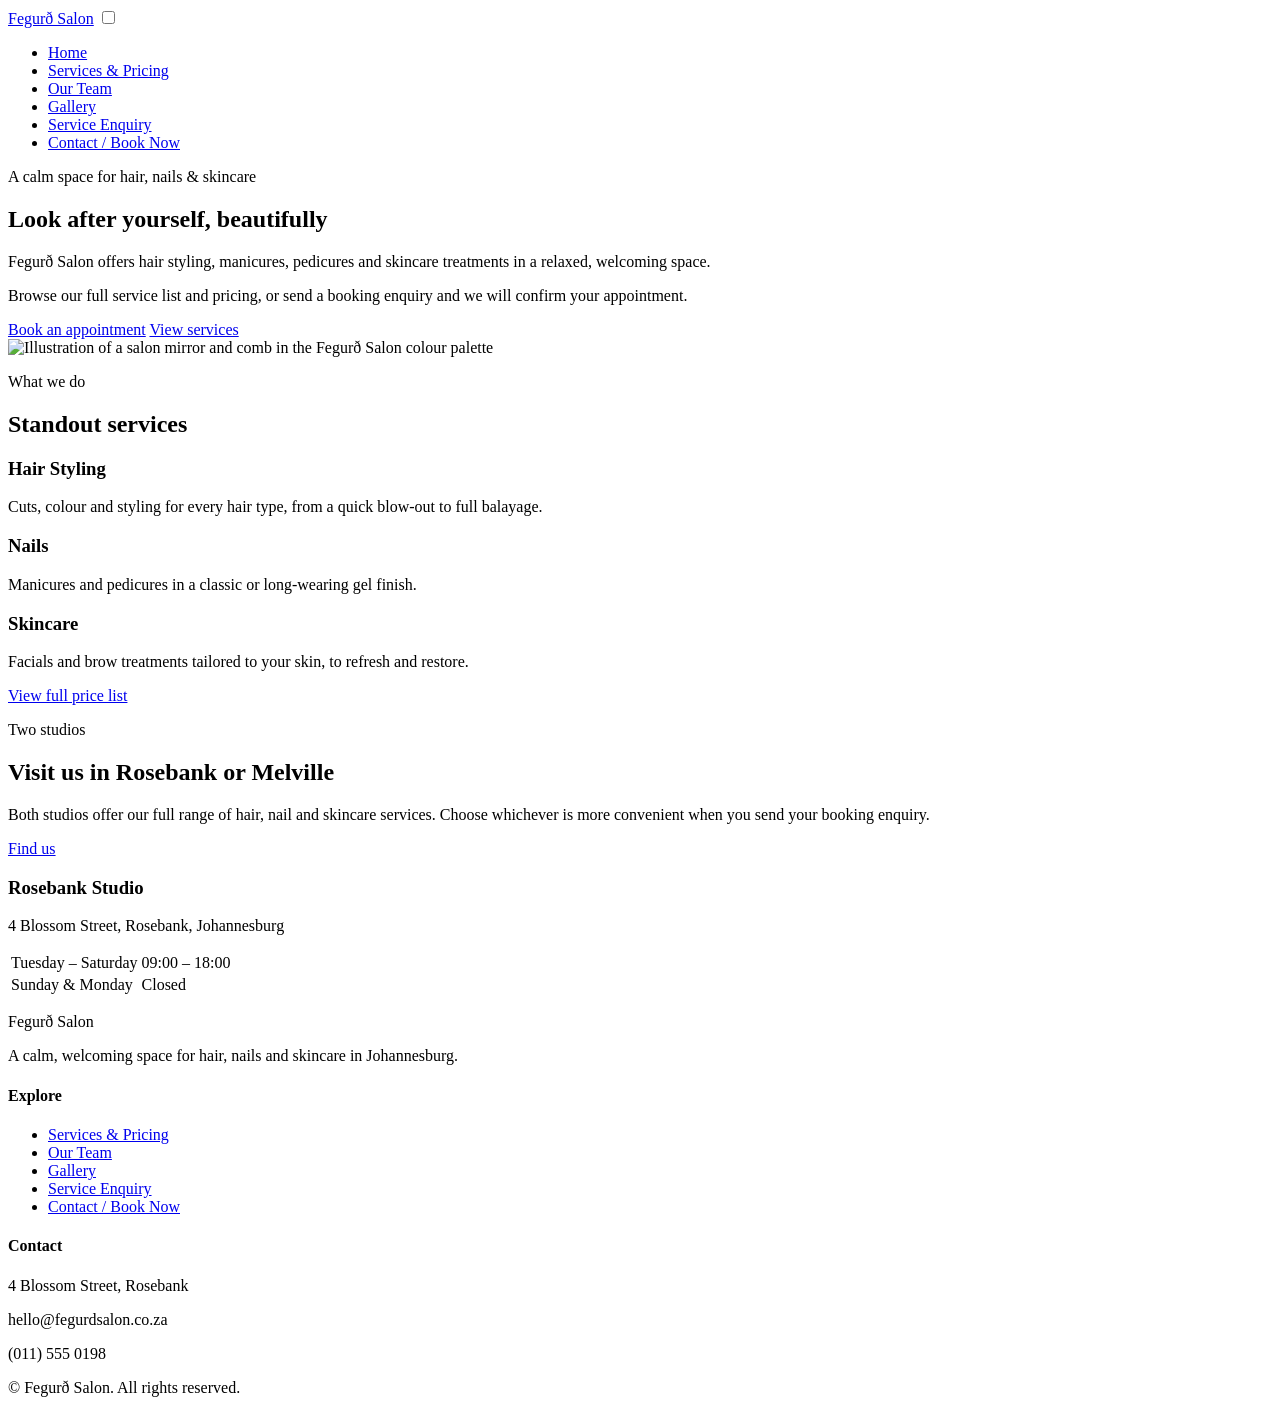
==== index.html @ d6c2451d "Fix website file structure for GitHub Pages deployment Moved the website files to the repository roo" ====
<!DOCTYPE html>
<html lang="en">
<head>
  <meta charset="UTF-8">
  <meta name="viewport" content="width=device-width, initial-scale=1.0">
  <title>Fegur&eth; Salon — Hair, Nails &amp; Skincare in Johannesburg</title>
  <meta name="description" content="Fegurd Salon offers hair styling, manicures, pedicures and skincare treatments at two Johannesburg studios. View services and book an appointment.">
  <link rel="preconnect" href="https://fonts.googleapis.com">
  <link rel="preconnect" href="https://fonts.gstatic.com" crossorigin>
  <link href="https://fonts.googleapis.com/css2?family=Cormorant+Garamond:wght@500;600;700&family=Karla:wght@400;700&display=swap" rel="stylesheet">
 
  <link rel="stylesheet" href="C:\Users\Administrator\Downloads\Feguro-Salon-Part3-Code-Only\fegurd-salon\css\js\styles.css">
</head>
<body>

 
  <header class="site-header">
    <div class="container site-header__inner">
      <a href="index.html" class="logo">Fegur&eth; Salon</a>

      <input type="checkbox" id="nav-toggle" class="nav-toggle">

      <nav class="site-nav" aria-label="Main navigation">
        <ul class="site-nav__list">
          <li><a href="index.html" aria-current="page">Home</a></li>
          <li><a href="services.html">Services &amp; Pricing</a></li>
          <li><a href="team.html">Our Team</a></li>
          <li><a href="gallery.html">Gallery</a></li>
          <li><a href="enquiry.html">Service Enquiry</a></li>
          <li><a href="contact.html">Contact / Book Now</a></li>
        </ul>
      </nav>

      <label for="nav-toggle" class="nav-toggle-label" aria-label="Toggle navigation menu"><span></span></label>
    </div>
  </header>

  <main>
    
    <section class="hero container">
      <div>
        <p class="eyebrow">A calm space for hair, nails &amp; skincare</p>
        <h1>Look after yourself, beautifully</h1>
        <p class="lead">Fegur&eth; Salon offers hair styling, manicures, pedicures and skincare treatments in a relaxed, welcoming space.</p>
        <p>Browse our full service list and pricing, or send a booking enquiry and we will confirm your appointment.</p>
        <div class="actions">
          <a href="contact.html" class="btn">Book an appointment</a>
          <a href="services.html" class="btn btn--outline">View services</a>
        </div>
      </div>
      <div class="hero__media">
        <img src="C:\Users\Administrator\Downloads\Feguro-Salon-Part3-Code-Only\fegurd-salon\css\js\Fegurð Salon_ A Golden Welcome.png"
             srcset="C:\Users\Administrator\Downloads\Feguro-Salon-Part3-Code-Only\fegurd-salon\css\js\Fegurð Salon_ A Golden Welcome.png 600w,
                     C:\Users\Administrator\Downloads\Feguro-Salon-Part3-Code-Only\fegurd-salon\css\js\Fegurð Salon_ A Golden Welcome.png 1000w,
                     C:\Users\Administrator\Downloads\Feguro-Salon-Part3-Code-Only\fegurd-salon\css\js\Fegurð Salon_ A Golden Welcome.png 1600w"
             sizes="(max-width: 900px) 100vw, 45vw"
             alt="Illustration of a salon mirror and comb in the Fegur&eth; Salon colour palette"
             width="1000" height="667">
      </div>
    </section>



    <section class="section section--sage">
      <div class="container">
        <p class="eyebrow">What we do</p>
        <h2>Standout services</h2>
        <div class="grid">
          <article class="card">
            <h3>Hair Styling</h3>
            <p>Cuts, colour and styling for every hair type, from a quick blow-out to full balayage.</p>
          </article>
          <article class="card">
            <h3>Nails</h3>
            <p>Manicures and pedicures in a classic or long-wearing gel finish.</p>
          </article>
          <article class="card">
            <h3>Skincare</h3>
            <p>Facials and brow treatments tailored to your skin, to refresh and restore.</p>
          </article>
        </div>
        <div class="actions">
          <a href="services.html" class="btn btn--light">View full price list</a>
        </div>
      </div>
    </section>

   
    <section class="section container">
      <div class="split">
        <div>
          <p class="eyebrow">Two studios</p>
          <h2>Visit us in Rosebank or Melville</h2>
          <p>Both studios offer our full range of hair, nail and skincare services. Choose whichever is more convenient when you send your booking enquiry.</p>
          <div class="actions">
            <a href="contact.html" class="btn">Find us</a>
          </div>
        </div>
        <div class="card location-card">
          <h3>Rosebank Studio</h3>
          <p>4 Blossom Street, Rosebank, Johannesburg</p>
          <table class="hours-table">
            <tr><td>Tuesday &ndash; Saturday</td><td>09:00 &ndash; 18:00</td></tr>
            <tr><td>Sunday &amp; Monday</td><td>Closed</td></tr>
          </table>
        </div>
      </div>
    </section>
  </main>



  <footer class="site-footer">
    <div class="container">
      <div>
        <p class="logo">Fegur&eth; Salon</p>
        <p>A calm, welcoming space for hair, nails and skincare in Johannesburg.</p>
      </div>
      <div>
        <h4>Explore</h4>
        <ul>
          <li><a href="services.html">Services &amp; Pricing</a></li>
          <li><a href="team.html">Our Team</a></li>
          <li><a href="gallery.html">Gallery</a></li>
          <li><a href="enquiry.html">Service Enquiry</a></li>
          <li><a href="contact.html">Contact / Book Now</a></li>
        </ul>
      </div>
      <div>
        <h4>Contact</h4>
        <p>4 Blossom Street, Rosebank</p>
        <p>hello@fegurdsalon.co.za</p>
        <p>(011) 555 0198</p>
      </div>
    </div>
    <div class="site-footer__bottom">&copy; <span id="year"></span> Fegur&eth; Salon. All rights reserved.</div>
  </footer>

  <script src="C:\Users\Administrator\Downloads\Feguro-Salon-Part3-Code-Only\fegurd-salon\css\js\main.js"></script>
</body>
</html>
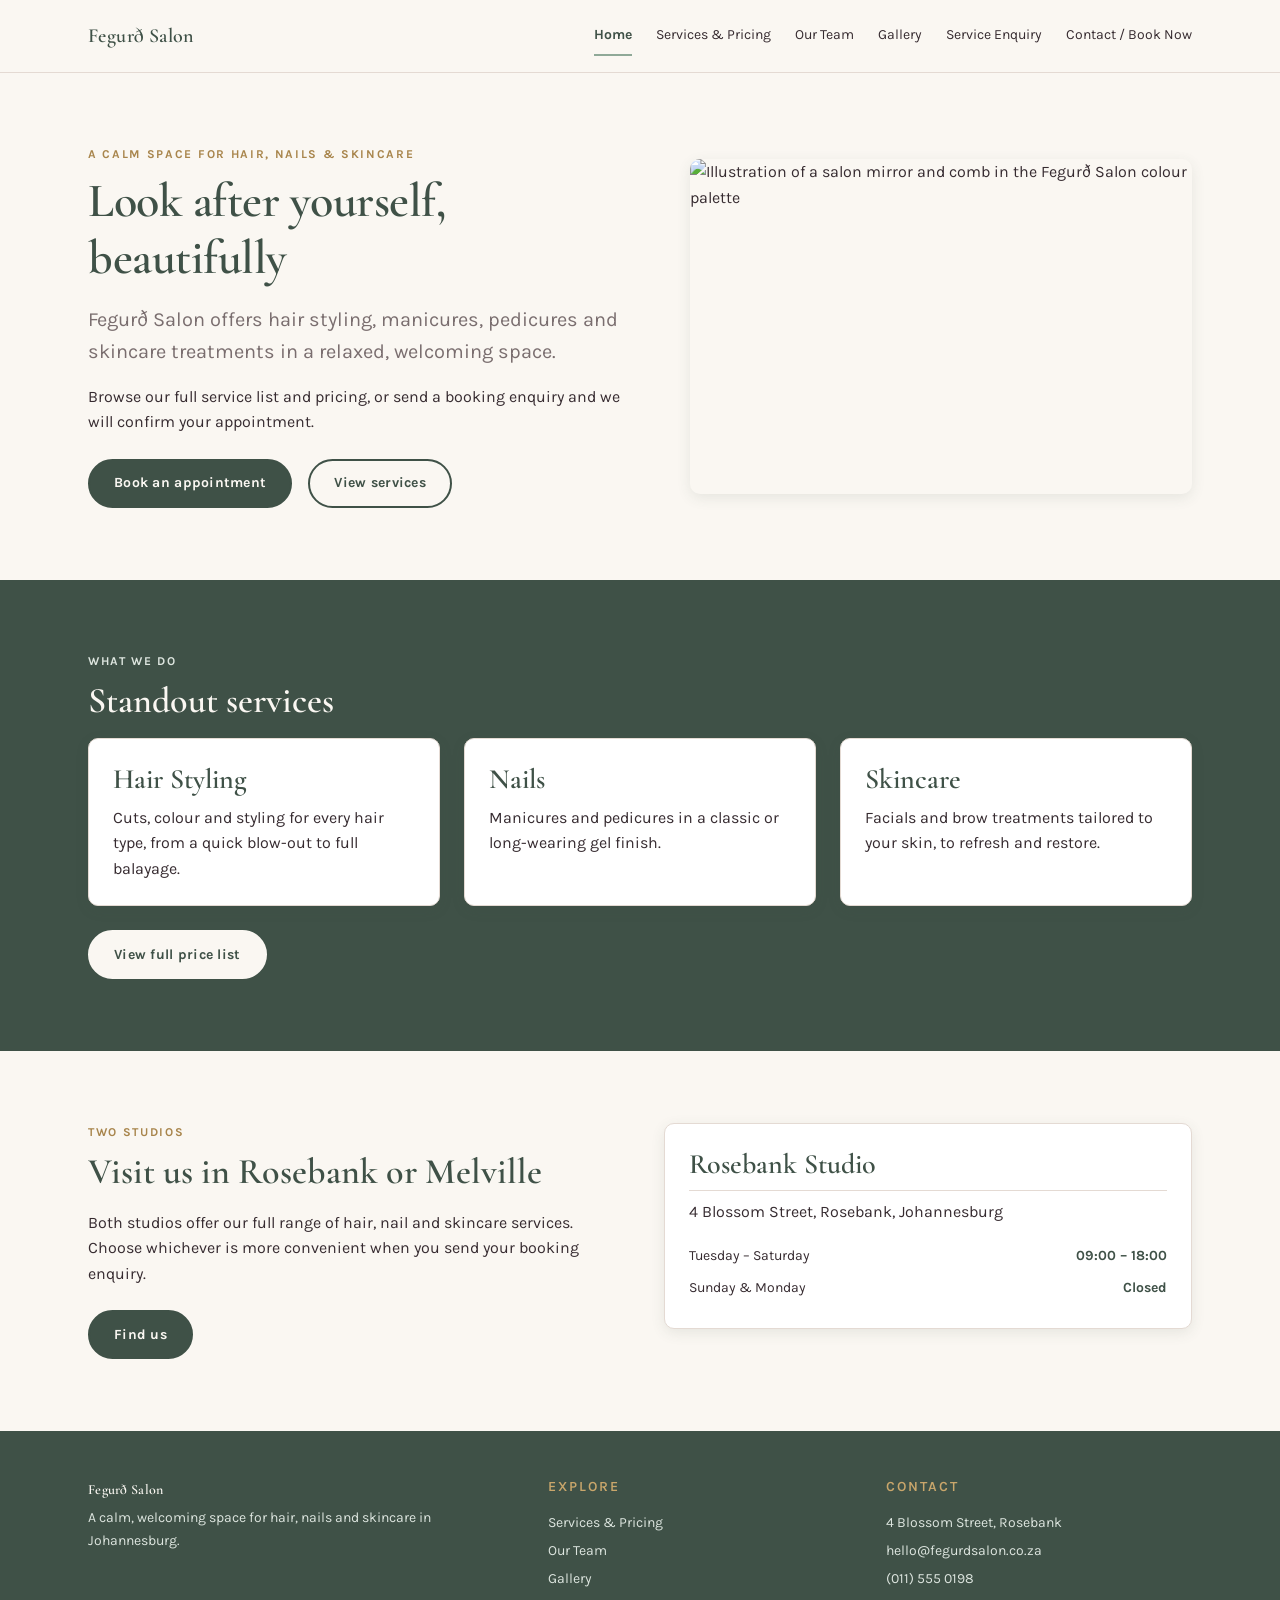
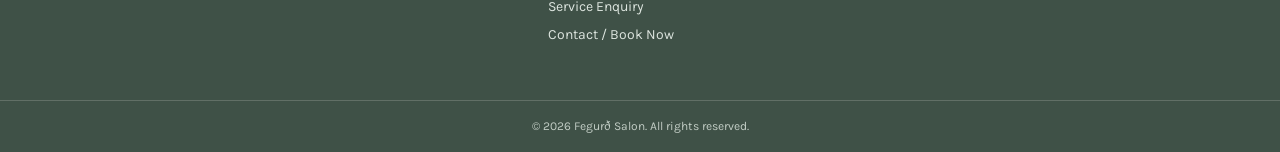
==== commit 4de412ed: "Fix stylesheet and script paths in index.html Signed-off-by: Billie-Ann <164186365+Itbillie-ann@user" ====
--- a/index.html
+++ b/index.html
@@ -9,7 +9,7 @@
   <link rel="preconnect" href="https://fonts.gstatic.com" crossorigin>
   <link href="https://fonts.googleapis.com/css2?family=Cormorant+Garamond:wght@500;600;700&family=Karla:wght@400;700&display=swap" rel="stylesheet">
  
-  <link rel="stylesheet" href="C:\Users\Administrator\Downloads\Feguro-Salon-Part3-Code-Only\fegurd-salon\css\js\styles.css">
+  <link rel="stylesheet" href="css/styles.css">
 </head>
 <body>
 
@@ -136,6 +136,6 @@
     <div class="site-footer__bottom">&copy; <span id="year"></span> Fegur&eth; Salon. All rights reserved.</div>
   </footer>
 
-  <script src="C:\Users\Administrator\Downloads\Feguro-Salon-Part3-Code-Only\fegurd-salon\css\js\main.js"></script>
+  <script src="main.js"></script>
 </body>
 </html>
--- a/css/styles.css
+++ b/css/styles.css
@@ -0,0 +1,911 @@
+/* =========================================================
+   Fegurð Salon — styles.css
+   WEDE5020 Portfolio of Evidence — Part 2
+   Author: Alicia B Bukitu (ST10538583)
+
+   Contents
+   1. CSS reset
+   2. Design tokens (custom properties)
+   3. Base / default styles
+   4. Typography
+   5. Layout structure (Flexbox + CSS Grid)
+   6. Components
+   7. Responsive design (tablet 900px, mobile 600px)
+
+   The visual identity established in Part 1 (sage green, blush pink,
+   gold accents, Cormorant Garamond headings with Karla body text) is
+   retained; Part 2 refines and extends it rather than replacing it.
+   ========================================================= */
+
+
+/* =========================================================
+   1. CSS RESET
+   Normalises default browser styling so the site renders
+   consistently across different browsers.
+   ========================================================= */
+*,
+*::before,
+*::after {
+  box-sizing: border-box;
+}
+
+* {
+  margin: 0;
+  padding: 0;
+}
+
+html {
+  -webkit-text-size-adjust: 100%;
+  scroll-behavior: smooth;
+}
+
+body {
+  min-height: 100vh;
+  line-height: 1.6;
+  -webkit-font-smoothing: antialiased;
+}
+
+img,
+picture,
+svg,
+video {
+  display: block;
+  max-width: 100%;   /* images never overflow their container */
+  height: auto;      /* preserves aspect ratio when scaling */
+}
+
+input,
+button,
+textarea,
+select {
+  font: inherit;
+  color: inherit;
+}
+
+button {
+  background: none;
+  border: none;
+  cursor: pointer;
+}
+
+a {
+  color: inherit;
+  text-decoration: none;
+}
+
+ul,
+ol {
+  list-style: none;
+}
+
+table {
+  border-collapse: collapse;
+  width: 100%;
+}
+
+
+/* =========================================================
+   2. DESIGN TOKENS
+   Custom properties keep colour, type and spacing consistent
+   sitewide and take advantage of the cascade: each value is
+   declared once here and inherited everywhere it is used.
+   ========================================================= */
+:root {
+  /* --- colour scheme --- */
+  --cream: #FAF7F2;          /* page background */
+  --white: #FFFFFF;          /* cards and form fields */
+  --blush: #F3D9DF;          /* soft accent */
+  --sage: #8FA998;           /* brand mid-tone */
+  --sage-dark: #3F5147;      /* headings, footer, buttons */
+  --sage-darker: #2F3D36;
+  --gold: #C9A66B;           /* highlight / focus accent */
+  --gold-dark: #A8854C;
+  --charcoal: #362B30;       /* body text */
+  --muted: #7A6E6F;          /* secondary text */
+  --line: #E4DAD3;           /* borders and dividers */
+
+  /* --- typography --- */
+  --font-display: 'Cormorant Garamond', Georgia, 'Times New Roman', serif;
+  --font-body: 'Karla', 'Segoe UI', Arial, sans-serif;
+
+  /* modular type scale in rem so it respects user font settings */
+  --fs-xs: 0.75rem;
+  --fs-sm: 0.875rem;
+  --fs-base: 1rem;
+  --fs-md: 1.25rem;
+  --fs-lg: 1.75rem;
+  --fs-xl: 2.25rem;
+  --fs-2xl: 3rem;
+
+  --lh-tight: 1.2;
+  --lh-body: 1.6;
+  --ls-wide: 0.14em;
+
+  /* --- spacing scale (rem-based for responsiveness) --- */
+  --sp-1: 0.5rem;
+  --sp-2: 1rem;
+  --sp-3: 1.5rem;
+  --sp-4: 2rem;
+  --sp-5: 3rem;
+  --sp-6: 4.5rem;
+
+  /* --- decoration --- */
+  --radius-sm: 6px;
+  --radius: 10px;
+  --radius-pill: 999px;
+  --shadow-card: 0 4px 14px rgba(63, 81, 71, 0.10);
+  --shadow-card-hover: 0 10px 26px rgba(63, 81, 71, 0.18);
+  --transition: 0.2s ease;
+
+  --max-width: 72rem;
+}
+
+
+/* =========================================================
+   3. BASE / DEFAULT STYLES
+   Site-wide defaults for font family, size, colour scheme
+   and spacing.
+   ========================================================= */
+body {
+  font-family: var(--font-body);
+  font-size: var(--fs-base);
+  line-height: var(--lh-body);
+  color: var(--charcoal);
+  background-color: var(--cream);
+}
+
+/* Centred content column used on every page */
+.container {
+  width: 100%;
+  max-width: var(--max-width);
+  margin-inline: auto;
+  padding-inline: var(--sp-3);
+}
+
+.section {
+  padding-block: var(--sp-6);
+}
+
+.section--tight {
+  padding-block: var(--sp-4);
+}
+
+/* Alternating bands used to break up long pages */
+.section--sage {
+  background-color: var(--sage-dark);
+  color: var(--cream);
+}
+
+.section--sage h2,
+.section--sage h3 {
+  color: var(--cream);
+}
+
+/* Cards sit on a light background even inside the dark band,
+   so their text must stay dark to remain readable. */
+.section--sage .card h2,
+.section--sage .card h3,
+.section--sage .card h4 {
+  color: var(--sage-dark);
+}
+
+.section--sage .card p {
+  color: var(--charcoal);
+}
+
+.section--blush {
+  background-color: var(--blush);
+}
+
+.text-center {
+  text-align: center;
+}
+
+
+/* =========================================================
+   4. TYPOGRAPHY
+   Font families, sizes, weights, line heights and letter
+   spacing for all text elements.
+   ========================================================= */
+h1,
+h2,
+h3,
+h4 {
+  font-family: var(--font-display);
+  font-weight: 600;
+  line-height: var(--lh-tight);
+  color: var(--sage-dark);
+}
+
+h1 {
+  font-size: var(--fs-2xl);
+  letter-spacing: -0.01em;
+  margin-bottom: var(--sp-2);
+}
+
+h2 {
+  font-size: var(--fs-xl);
+  margin-bottom: var(--sp-2);
+}
+
+h3 {
+  font-size: var(--fs-lg);
+  margin-bottom: var(--sp-1);
+}
+
+h4 {
+  font-size: var(--fs-md);
+  margin-bottom: var(--sp-1);
+}
+
+p {
+  max-width: 65ch;      /* keeps line length comfortable to read */
+  margin-bottom: var(--sp-2);
+}
+
+p:last-child {
+  margin-bottom: 0;
+}
+
+/* Small uppercase label that sits above a heading */
+.eyebrow {
+  font-family: var(--font-body);
+  font-size: var(--fs-xs);
+  font-weight: 700;
+  letter-spacing: var(--ls-wide);
+  text-transform: uppercase;
+  color: var(--gold-dark);
+  margin-bottom: var(--sp-1);
+}
+
+.lead {
+  font-size: var(--fs-md);
+  color: var(--muted);
+}
+
+.section--sage > .container > .lead,
+.section--sage > .container > p {
+  color: #DDE5DF;
+}
+
+strong {
+  font-weight: 700;
+  color: var(--sage-dark);
+}
+
+
+/* =========================================================
+   5. LAYOUT STRUCTURE
+   Flexbox handles one-dimensional rows (header, nav, button
+   groups); CSS Grid handles two-dimensional layouts (card
+   grids, gallery, footer, split sections).
+   ========================================================= */
+
+/* Three-column card grid */
+.grid {
+  display: grid;
+  grid-template-columns: repeat(3, 1fr);
+  gap: var(--sp-3);
+}
+
+/* Two-column split, e.g. text beside an image or map */
+.split {
+  display: grid;
+  grid-template-columns: 1fr 1fr;
+  gap: var(--sp-5);
+  align-items: start;
+}
+
+/* Horizontal group of buttons */
+.actions {
+  display: flex;
+  flex-wrap: wrap;
+  gap: var(--sp-2);
+  margin-top: var(--sp-3);
+}
+
+/* Centred variant, used on full-width call-to-action bands */
+.actions--center {
+  justify-content: center;
+}
+
+
+/* =========================================================
+   6. COMPONENTS
+   ========================================================= */
+
+/* ---------- 6.1 Header and navigation ---------- */
+.site-header {
+  position: sticky;
+  top: 0;
+  z-index: 50;
+  background-color: var(--cream);
+  border-bottom: 1px solid var(--line);
+}
+
+.site-header__inner {
+  display: flex;
+  align-items: center;
+  justify-content: space-between;
+  gap: var(--sp-3);
+  padding-block: var(--sp-2);
+  position: relative;
+}
+
+.logo {
+  font-family: var(--font-display);
+  font-size: var(--fs-md);
+  font-weight: 600;
+  color: var(--sage-dark);
+  letter-spacing: 0.02em;
+  transition: color var(--transition);
+}
+
+.logo:hover,
+.logo:focus-visible {
+  color: var(--gold-dark);
+}
+
+.site-nav__list {
+  display: flex;
+  align-items: center;
+  gap: var(--sp-3);
+}
+
+.site-nav__list a {
+  display: inline-block;
+  font-size: var(--fs-sm);
+  padding: var(--sp-1) 0;
+  border-bottom: 2px solid transparent;
+  transition: color var(--transition), border-color var(--transition);
+}
+
+/* Pseudo-classes: hover, keyboard focus and active (pressed) states */
+.site-nav__list a:hover {
+  color: var(--gold-dark);
+  border-bottom-color: var(--gold);
+}
+
+.site-nav__list a:focus-visible {
+  outline: 2px solid var(--gold);
+  outline-offset: 3px;
+  border-radius: 2px;
+}
+
+.site-nav__list a:active {
+  color: var(--sage-darker);
+}
+
+/* Current page indicator */
+.site-nav__list a[aria-current="page"] {
+  color: var(--sage-dark);
+  font-weight: 700;
+  border-bottom-color: var(--sage);
+}
+
+/* Hamburger toggle — hidden on desktop, shown at the mobile
+   breakpoint. Driven by a checkbox so no JavaScript is required. */
+.nav-toggle {
+  display: none;
+}
+
+.nav-toggle-label {
+  display: none;
+  width: 1.75rem;
+  height: 1.25rem;
+  position: relative;
+  cursor: pointer;
+}
+
+.nav-toggle-label span,
+.nav-toggle-label span::before,
+.nav-toggle-label span::after {
+  position: absolute;
+  left: 0;
+  width: 100%;
+  height: 2px;
+  background-color: var(--sage-dark);
+  border-radius: 2px;
+  transition: transform var(--transition), opacity var(--transition);
+}
+
+.nav-toggle-label span {
+  top: 50%;
+  transform: translateY(-50%);
+}
+
+.nav-toggle-label span::before {
+  content: "";
+  top: -7px;
+}
+
+.nav-toggle-label span::after {
+  content: "";
+  top: 7px;
+}
+
+.nav-toggle-label:hover span,
+.nav-toggle-label:hover span::before,
+.nav-toggle-label:hover span::after {
+  background-color: var(--gold-dark);
+}
+
+/* Bars animate into an X when the menu is open */
+.nav-toggle:checked ~ .nav-toggle-label span {
+  background-color: transparent;
+}
+
+.nav-toggle:checked ~ .nav-toggle-label span::before {
+  transform: translateY(7px) rotate(45deg);
+}
+
+.nav-toggle:checked ~ .nav-toggle-label span::after {
+  transform: translateY(-7px) rotate(-45deg);
+}
+
+
+/* ---------- 6.2 Buttons ---------- */
+.btn {
+  display: inline-block;
+  padding: 0.7rem 1.5rem;
+  border-radius: var(--radius-pill);
+  font-size: var(--fs-sm);
+  font-weight: 700;
+  letter-spacing: 0.02em;
+  background-color: var(--sage-dark);
+  color: var(--cream);
+  border: 2px solid var(--sage-dark);
+  transition: background-color var(--transition),
+              border-color var(--transition),
+              transform var(--transition),
+              box-shadow var(--transition);
+}
+
+.btn:hover {
+  background-color: var(--sage);
+  border-color: var(--sage);
+  box-shadow: var(--shadow-card);
+}
+
+.btn:focus-visible {
+  outline: 3px solid var(--gold);
+  outline-offset: 3px;
+}
+
+.btn:active {
+  transform: translateY(1px) scale(0.985);
+  background-color: var(--sage-darker);
+  border-color: var(--sage-darker);
+}
+
+/* Outline variant for secondary actions */
+.btn--outline {
+  background-color: transparent;
+  color: var(--sage-dark);
+  border-color: var(--sage-dark);
+}
+
+.btn--outline:hover {
+  background-color: var(--sage-dark);
+  color: var(--cream);
+}
+
+/* Light variant for use on the dark sage band */
+.btn--light {
+  background-color: var(--cream);
+  color: var(--sage-dark);
+  border-color: var(--cream);
+}
+
+.btn--light:hover {
+  background-color: var(--blush);
+  border-color: var(--blush);
+  color: var(--sage-dark);
+}
+
+
+/* ---------- 6.3 Cards ---------- */
+.card {
+  background-color: var(--white);
+  border: 1px solid var(--line);
+  border-radius: var(--radius);
+  box-shadow: var(--shadow-card);
+  padding: var(--sp-3);
+  transition: transform var(--transition), box-shadow var(--transition);
+}
+
+.card:hover {
+  transform: translateY(-4px);
+  box-shadow: var(--shadow-card-hover);
+}
+
+.card__role {
+  font-size: var(--fs-sm);
+  font-weight: 700;
+  letter-spacing: 0.06em;
+  text-transform: uppercase;
+  color: var(--gold-dark);
+  margin-bottom: var(--sp-1);
+}
+
+
+/* ---------- 6.4 Hero ---------- */
+.hero {
+  display: grid;
+  grid-template-columns: 1.05fr 0.95fr;
+  gap: var(--sp-5);
+  align-items: center;
+  padding-block: var(--sp-6);
+}
+
+.hero__media img {
+  width: 100%;
+  border-radius: var(--radius);
+  box-shadow: var(--shadow-card);
+}
+
+
+/* ---------- 6.5 Services list ---------- */
+.service-category {
+  margin-bottom: var(--sp-5);
+}
+
+.service-category:last-child {
+  margin-bottom: 0;
+}
+
+.service-category > h2 {
+  padding-bottom: var(--sp-1);
+  border-bottom: 2px solid var(--gold);
+}
+
+.service-item {
+  display: flex;
+  justify-content: space-between;
+  align-items: baseline;
+  gap: var(--sp-3);
+  padding: 0.65rem var(--sp-1);
+  border-bottom: 1px dashed var(--line);
+  transition: background-color var(--transition);
+}
+
+.service-item:last-child {
+  border-bottom: none;
+}
+
+.service-item:hover {
+  background-color: var(--blush);
+}
+
+.service-item__name {
+  font-weight: 700;
+}
+
+.service-item__price {
+  font-weight: 700;
+  color: var(--sage-dark);
+  white-space: nowrap;
+}
+
+
+/* ---------- 6.6 Gallery ---------- */
+.gallery {
+  display: grid;
+  grid-template-columns: repeat(3, 1fr);
+  gap: var(--sp-3);
+}
+
+.gallery figure {
+  background-color: var(--white);
+  border: 1px solid var(--line);
+  border-radius: var(--radius);
+  overflow: hidden;
+  box-shadow: var(--shadow-card);
+  transition: transform var(--transition), box-shadow var(--transition);
+}
+
+.gallery figure:hover {
+  transform: translateY(-4px);
+  box-shadow: var(--shadow-card-hover);
+}
+
+.gallery img {
+  width: 100%;
+  aspect-ratio: 3 / 2;
+  object-fit: cover;
+}
+
+.gallery figcaption {
+  padding: var(--sp-2);
+  font-size: var(--fs-sm);
+  color: var(--sage-dark);
+}
+
+
+/* ---------- 6.7 Forms ---------- */
+.form {
+  display: grid;
+  gap: var(--sp-2);
+  max-width: 40rem;
+}
+
+.form-row {
+  display: grid;
+  grid-template-columns: 1fr 1fr;
+  gap: var(--sp-2);
+}
+
+.form-field {
+  display: grid;
+  gap: 0.35rem;
+}
+
+.form-field label {
+  font-size: var(--fs-xs);
+  font-weight: 700;
+  letter-spacing: 0.06em;
+  text-transform: uppercase;
+  color: var(--sage-dark);
+}
+
+.form-field input,
+.form-field select,
+.form-field textarea {
+  width: 100%;
+  padding: 0.7rem 0.85rem;
+  background-color: var(--white);
+  border: 1.5px solid var(--line);
+  border-radius: var(--radius-sm);
+  transition: border-color var(--transition), box-shadow var(--transition);
+}
+
+.form-field input:hover,
+.form-field select:hover,
+.form-field textarea:hover {
+  border-color: var(--sage);
+}
+
+.form-field input:focus-visible,
+.form-field select:focus-visible,
+.form-field textarea:focus-visible {
+  outline: none;
+  border-color: var(--sage-dark);
+  box-shadow: 0 0 0 3px rgba(143, 169, 152, 0.30);
+}
+
+.form-field textarea {
+  resize: vertical;
+  min-height: 7rem;
+}
+
+
+/* ---------- 6.8 Locations and map ---------- */
+.location-card h3 {
+  padding-bottom: var(--sp-1);
+  border-bottom: 1px solid var(--line);
+}
+
+.hours-table td {
+  padding-block: 0.3rem;
+  font-size: var(--fs-sm);
+}
+
+.hours-table td:last-child {
+  text-align: right;
+  color: var(--sage-dark);
+  font-weight: 700;
+}
+
+.map-placeholder {
+  display: flex;
+  align-items: center;
+  justify-content: center;
+  min-height: 220px;
+  padding: var(--sp-3);
+  text-align: center;
+  color: var(--muted);
+  font-size: var(--fs-sm);
+  background-color: var(--white);
+  border: 1.5px dashed var(--line);
+  border-radius: var(--radius);
+}
+
+
+/* ---------- 6.9 Footer ---------- */
+.site-footer {
+  background-color: var(--sage-dark);
+  color: var(--cream);
+}
+
+.site-footer .container {
+  display: grid;
+  grid-template-columns: 1.4fr 1fr 1fr;
+  gap: var(--sp-4);
+  padding-block: var(--sp-5);
+}
+
+.site-footer .logo {
+  color: var(--cream);
+}
+
+.site-footer h4 {
+  color: var(--gold);
+  font-family: var(--font-body);
+  font-size: var(--fs-sm);
+  letter-spacing: var(--ls-wide);
+  text-transform: uppercase;
+  margin-bottom: var(--sp-2);
+}
+
+.site-footer p,
+.site-footer li {
+  color: #DDE5DF;
+  font-size: var(--fs-sm);
+  margin-bottom: 0.35rem;
+}
+
+.site-footer a {
+  transition: color var(--transition);
+}
+
+.site-footer a:hover {
+  color: var(--gold);
+}
+
+.site-footer a:focus-visible {
+  outline: 2px solid var(--gold);
+  outline-offset: 3px;
+}
+
+.site-footer__bottom {
+  border-top: 1px solid rgba(250, 247, 242, 0.18);
+  padding-block: var(--sp-2);
+  text-align: center;
+  font-size: var(--fs-xs);
+  color: #C3CEC6;
+}
+
+
+/* =========================================================
+   7. RESPONSIVE DESIGN
+   Breakpoints
+     · tablet  — max-width: 900px
+     · mobile  — max-width: 600px
+   Multi-column layouts collapse progressively to a single
+   column, the type scale is reduced, and the navigation
+   becomes a toggleable stacked menu on small screens.
+   ========================================================= */
+
+/* ---------- 7.1 Tablet (≤ 900px) ---------- */
+@media screen and (max-width: 900px) {
+
+  /* Typography adjustment: smaller headings suit narrower columns */
+  :root {
+    --fs-2xl: 2.25rem;
+    --fs-xl: 1.85rem;
+    --fs-lg: 1.5rem;
+    --sp-6: 3.5rem;
+  }
+
+  /* Layout adjustment: three columns become two, splits stack */
+  .grid {
+    grid-template-columns: repeat(2, 1fr);
+  }
+
+  .gallery {
+    grid-template-columns: repeat(2, 1fr);
+  }
+
+  .hero,
+  .split {
+    grid-template-columns: 1fr;
+    gap: var(--sp-4);
+  }
+
+  .site-footer .container {
+    grid-template-columns: 1fr 1fr;
+  }
+
+  /* Navigation adjustment: tighter spacing so links still fit */
+  .site-nav__list {
+    gap: var(--sp-2);
+  }
+}
+
+
+/* ---------- 7.2 Mobile (≤ 600px) ---------- */
+@media screen and (max-width: 600px) {
+
+  /* Typography adjustment: further reduced scale for small screens */
+  :root {
+    --fs-2xl: 1.85rem;
+    --fs-xl: 1.5rem;
+    --fs-lg: 1.25rem;
+    --fs-md: 1.1rem;
+    --sp-6: 2.75rem;
+    --sp-5: 2rem;
+  }
+
+  .container {
+    padding-inline: var(--sp-2);
+  }
+
+  /* Layout adjustment: everything collapses to a single column */
+  .grid,
+  .gallery,
+  .form-row {
+    grid-template-columns: 1fr;
+  }
+
+  .site-footer .container {
+    grid-template-columns: 1fr;
+    text-align: center;
+  }
+
+  /* Navigation adjustment: links collapse behind a hamburger
+     toggle and stack vertically when opened */
+  .nav-toggle-label {
+    display: block;
+  }
+
+  .site-nav__list {
+    position: absolute;
+    top: 100%;
+    left: 0;
+    right: 0;
+    flex-direction: column;
+    align-items: stretch;
+    gap: 0;
+    background-color: var(--cream);
+    border-bottom: 1px solid var(--line);
+    box-shadow: var(--shadow-card);
+
+    /* collapsed by default; expands when the toggle is checked */
+    max-height: 0;
+    overflow: hidden;
+    transition: max-height 0.28s ease;
+  }
+
+  .nav-toggle:checked ~ .site-nav .site-nav__list {
+    max-height: 22rem;
+  }
+
+  .site-nav__list a {
+    display: block;
+    padding: var(--sp-2) var(--sp-3);
+    border-bottom: none;
+    border-left: 3px solid transparent;
+  }
+
+  .site-nav__list a:hover,
+  .site-nav__list a[aria-current="page"] {
+    border-bottom-color: transparent;
+    border-left-color: var(--gold);
+    background-color: var(--blush);
+  }
+
+  /* Service rows read better stacked than as a wide flex row */
+  .service-item {
+    flex-direction: column;
+    align-items: flex-start;
+    gap: 0.15rem;
+  }
+
+  .actions .btn {
+    width: 100%;
+    text-align: center;
+  }
+}
+
+
+/* ---------- 7.3 Accessibility preference ---------- */
+/* Respects users who have asked their system to reduce motion. */
+@media (prefers-reduced-motion: reduce) {
+  *,
+  *::before,
+  *::after {
+    transition-duration: 0.01ms !important;
+    animation-duration: 0.01ms !important;
+    scroll-behavior: auto !important;
+  }
+}
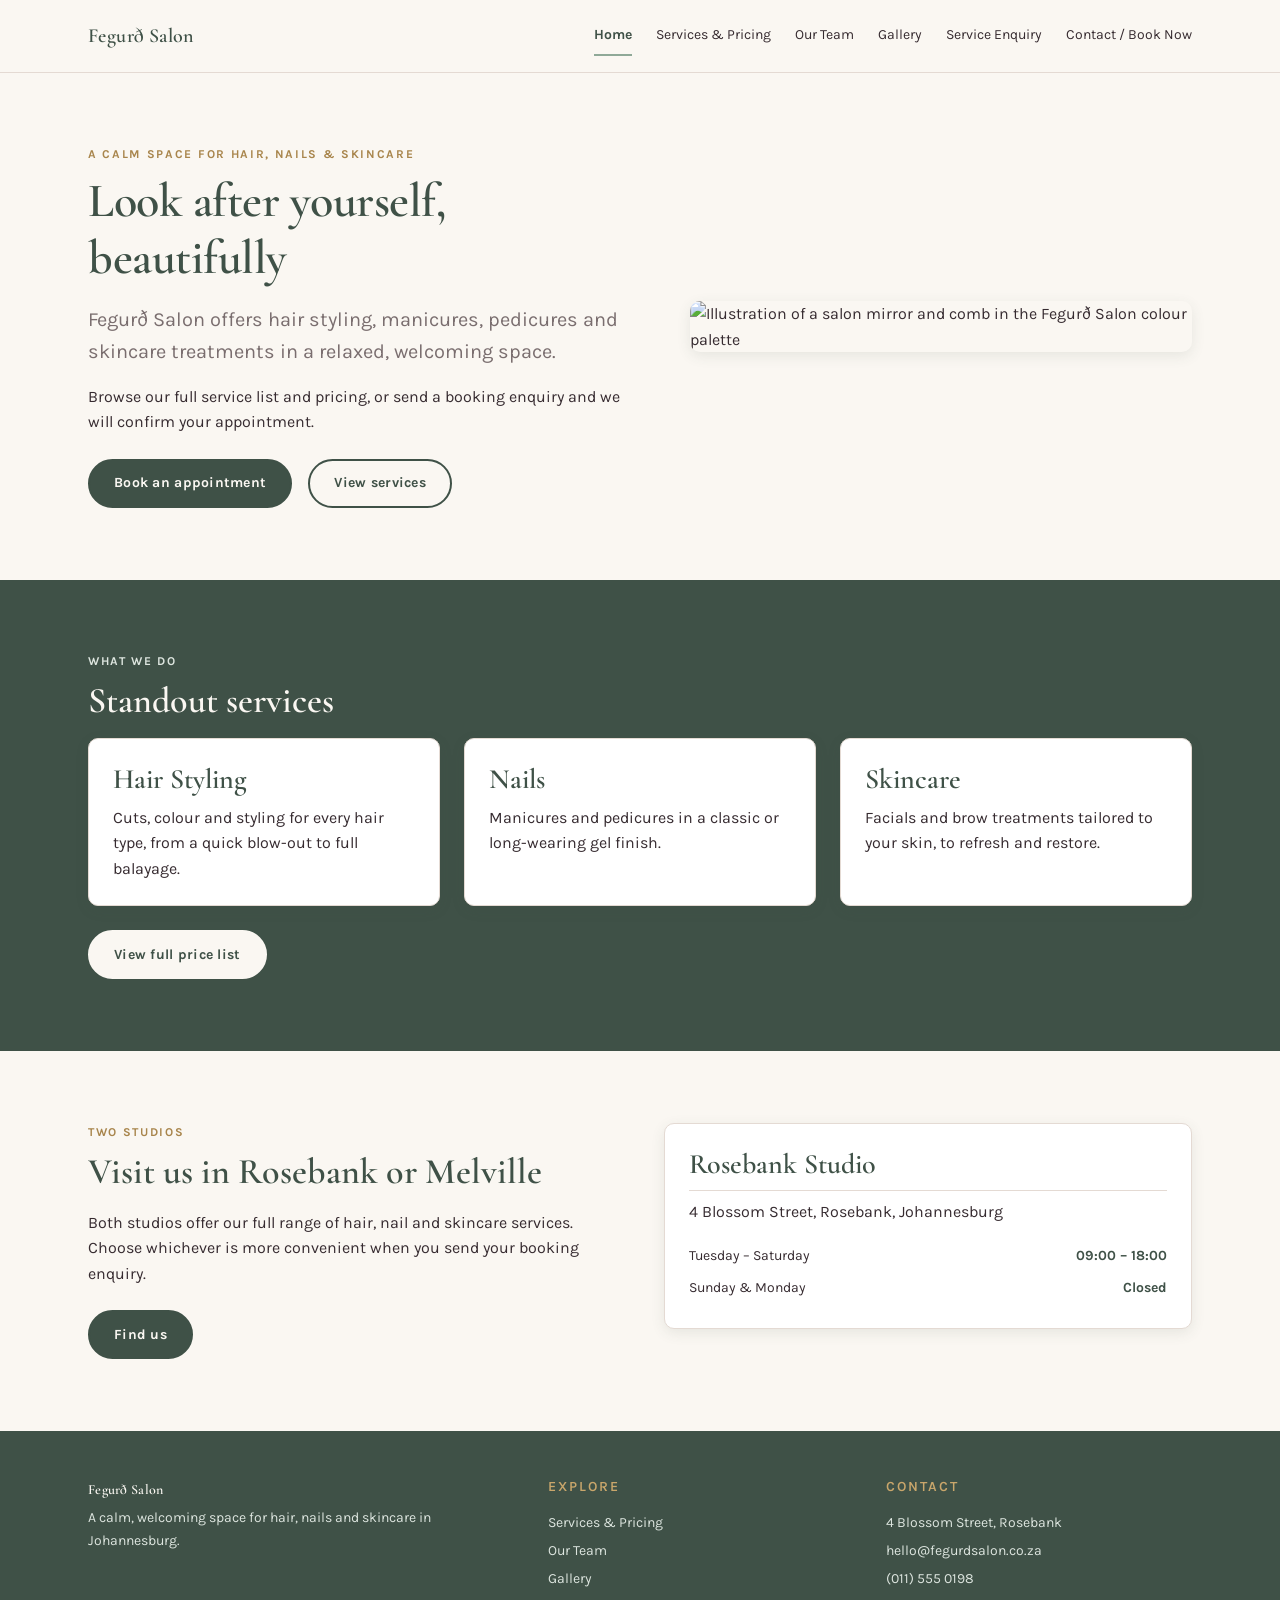
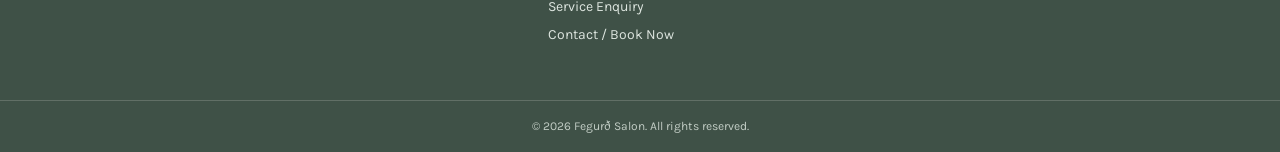
==== commit 6aded709: "Update index.html Signed-off-by: Billie-Ann <164186365+Itbillie-ann@users.noreply.github.com>" ====
--- a/index.html
+++ b/index.html
@@ -49,13 +49,8 @@
         </div>
       </div>
       <div class="hero__media">
-        <img src="C:\Users\Administrator\Downloads\Feguro-Salon-Part3-Code-Only\fegurd-salon\css\js\Fegurð Salon_ A Golden Welcome.png"
-             srcset="C:\Users\Administrator\Downloads\Feguro-Salon-Part3-Code-Only\fegurd-salon\css\js\Fegurð Salon_ A Golden Welcome.png 600w,
-                     C:\Users\Administrator\Downloads\Feguro-Salon-Part3-Code-Only\fegurd-salon\css\js\Fegurð Salon_ A Golden Welcome.png 1000w,
-                     C:\Users\Administrator\Downloads\Feguro-Salon-Part3-Code-Only\fegurd-salon\css\js\Fegurð Salon_ A Golden Welcome.png 1600w"
-             sizes="(max-width: 900px) 100vw, 45vw"
-             alt="Illustration of a salon mirror and comb in the Fegur&eth; Salon colour palette"
-             width="1000" height="667">
+           <img src="Fegurð%20Salon%20_%20A%20Golden%20Welcome.png" 
+     alt="Illustration of a salon mirror and comb in the Fegur&eth; Salon colour palette">
       </div>
     </section>
 
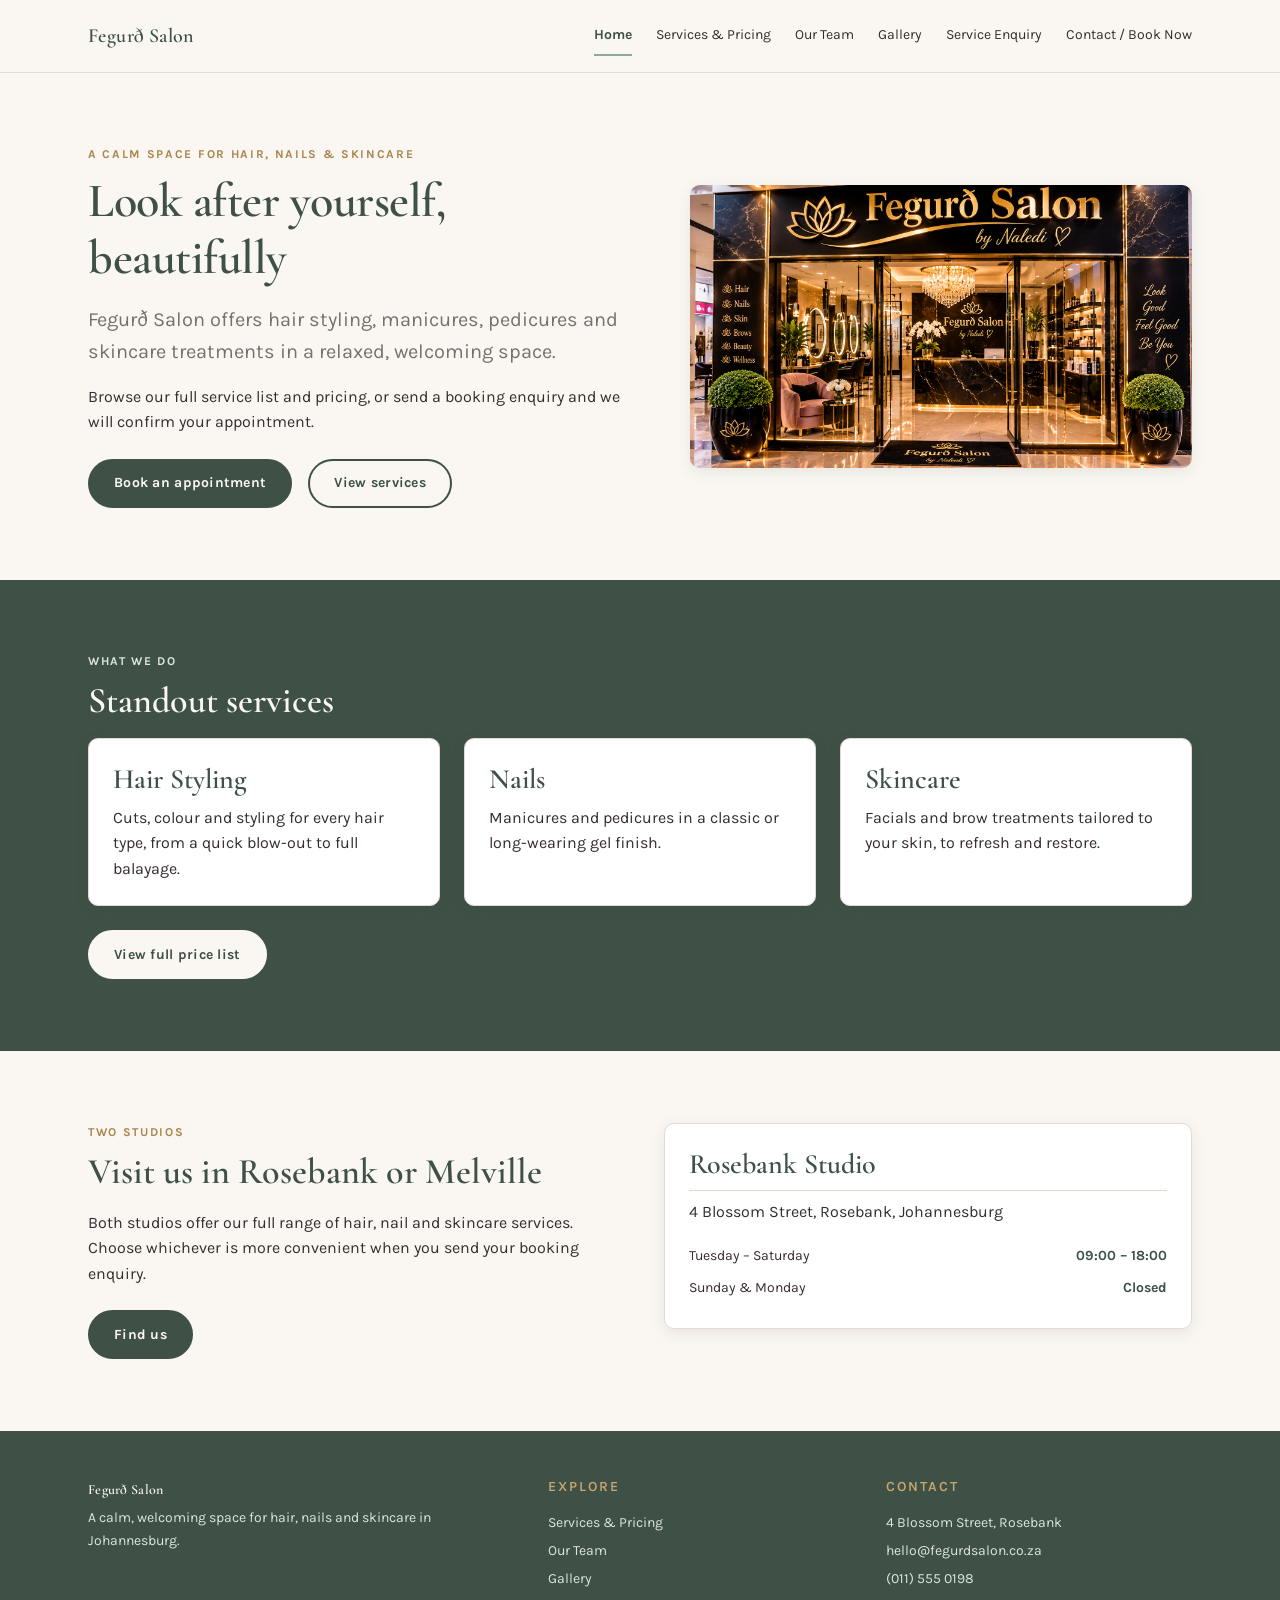
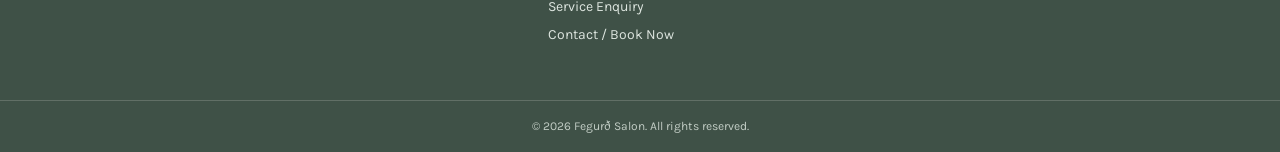
==== commit f553836a: "Fix homepage hero image path" ====
--- a/index.html
+++ b/index.html
@@ -49,8 +49,8 @@
         </div>
       </div>
       <div class="hero__media">
-           <img src="Fegurð%20Salon%20_%20A%20Golden%20Welcome.png" 
-     alt="Illustration of a salon mirror and comb in the Fegur&eth; Salon colour palette">
+        <img src="Fegur%C3%B0%20Salon_%20A%20Golden%20Welcome.png"
+             alt="Illustration of a salon mirror and comb in the Fegur&eth; Salon colour palette">
       </div>
     </section>
 
